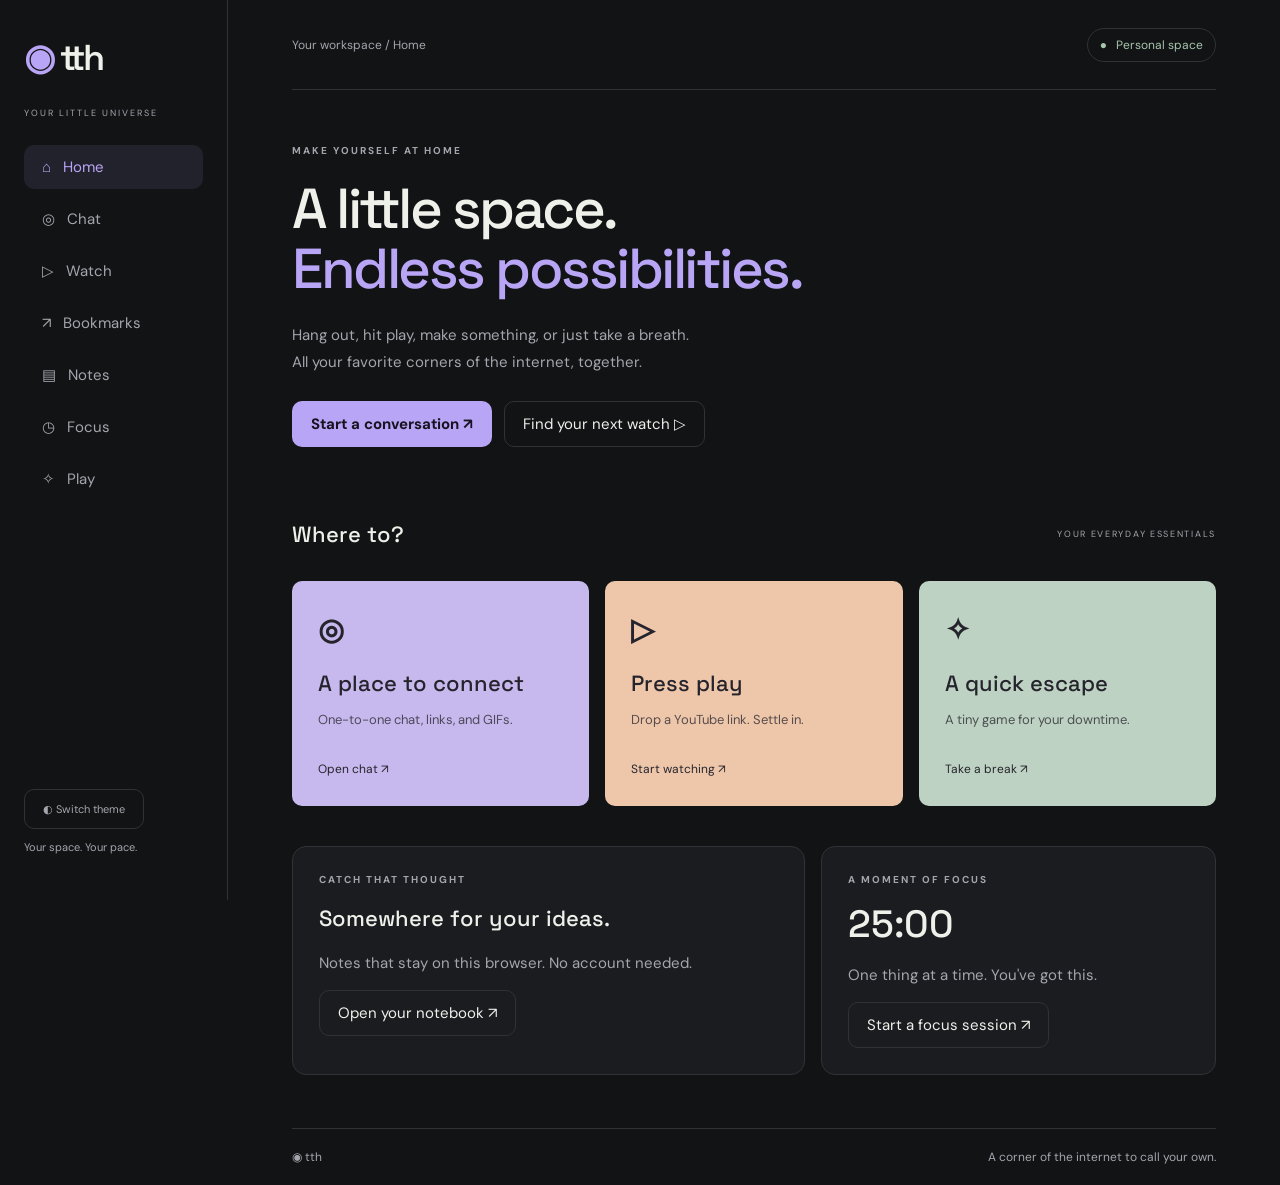
==== index.html @ ff1b8ab8 "Build The True Hub with video player, peer chat, GIFs, and personal tools" ====
<!doctype html>
<html lang="en"><head><meta charset="utf-8"><meta name="viewport" content="width=device-width,initial-scale=1"><meta name="description" content="TTH — your personal corner of the internet"><title>TTH · The True Hub</title><link rel="stylesheet" href="style.css"></head>
<body><aside><a class="brand" href="#home">◉ <span>tth</span></a><small>YOUR LITTLE UNIVERSE</small><nav><button data-page="home">⌂ &nbsp; Home</button><button data-page="chat">◎ &nbsp; Chat</button><button data-page="watch">▷ &nbsp; Watch</button><button data-page="bookmarks">↗ &nbsp; Bookmarks</button><button data-page="notes">▤ &nbsp; Notes</button><button data-page="focus">◷ &nbsp; Focus</button><button data-page="play">✧ &nbsp; Play</button></nav><div class="aside-bottom"><button id="theme">◐ Switch theme</button><p>Your space. Your pace.</p></div></aside>
<main><header><span id="breadcrumb">Your workspace / Home</span><span class="pill">● &nbsp; Personal space</span></header><section id="home" class="page"><div class="eyebrow">MAKE YOURSELF AT HOME</div><h1>A little space.<br><em>Endless possibilities.</em></h1><p class="intro">Hang out, hit play, make something, or just take a breath.<br>All your favorite corners of the internet, together.</p><div class="hero-actions"><button class="primary" data-page="chat">Start a conversation ↗</button><button data-page="watch">Find your next watch ▷</button></div><div class="section-title"><h2>Where to?</h2><span>YOUR EVERYDAY ESSENTIALS</span></div><div class="tiles"><button class="tile violet" data-page="chat"><b>◎</b><h3>A place to connect</h3><p>One-to-one chat, links, and GIFs.</p><span>Open chat ↗</span></button><button class="tile peach" data-page="watch"><b>▷</b><h3>Press play</h3><p>Drop a YouTube link. Settle in.</p><span>Start watching ↗</span></button><button class="tile mint" data-page="play"><b>✧</b><h3>A quick escape</h3><p>A tiny game for your downtime.</p><span>Take a break ↗</span></button></div><div class="bottom-grid"><article><div class="eyebrow">CATCH THAT THOUGHT</div><h2>Somewhere for your ideas.</h2><p>Notes that stay on this browser. No account needed.</p><button data-page="notes">Open your notebook ↗</button></article><article class="focus-card"><div class="eyebrow">A MOMENT OF FOCUS</div><h2>25:00</h2><p>One thing at a time. You've got this.</p><button data-page="focus">Start a focus session ↗</button></article></div></section>
<section id="chat" class="page" hidden><div class="eyebrow">BETTER TOGETHER</div><h1>Say hello.</h1><p class="intro">A live, one-to-one connection. Messages stay in this session.</p><div class="panel"><h2>Connect with a friend</h2><p>1. Host creates an invite and sends it to a friend. 2. Friend pastes it below and creates a reply. 3. Host pastes the reply and connects. Keep both tabs open.</p><div class="row"><button id="host" class="primary">Create invite</button><button id="join">Create reply</button><button id="connect">Connect reply</button><button id="disconnect">Disconnect</button></div><label for="signal-in">Paste your friend's invite or reply</label><textarea id="signal-in" rows="3" placeholder="Paste connection code here"></textarea><label for="signal-out">Your connection code — send this to your friend</label><textarea id="signal-out" rows="3" readonly></textarea><button id="copy-signal">Copy code</button><p id="connection" role="status">Disconnected</p><details><summary>Privacy & connection details</summary><p>WebRTC encrypts data in transit. This does not verify your friend's identity or hide activity from managed devices. Exchange codes with someone you trust. Peers may see each other's IP addresses; Google's STUN service helps discover connectivity. Some networks require a relay server, which this version does not use. GIFs load only when clicked and contact the image host. No chat history is stored by this app.</p></details></div><div class="panel"><div class="row"><h2>Conversation</h2><button id="clear-chat">Clear on this device</button></div><div id="messages" aria-live="polite"><p class="empty">Your conversation starts here.</p></div><form id="chat-form" class="row"><input id="message" maxlength="4000" aria-label="Message" placeholder="Write a message…" required><button class="primary" id="send" disabled>Send ↗</button></form><form id="gif-form" class="row"><input id="gif" aria-label="GIF URL" type="url" placeholder="Paste an HTTPS GIF URL"><button id="send-gif" disabled>Send GIF</button></form><p class="muted">GIF links only for now. Incoming images need a click to load.</p></div></section>
<section id="watch" class="page" hidden><div class="eyebrow">YOUR SCREENING ROOM</div><h1>Press play.</h1><p class="intro">Paste a YouTube video link to open its official embedded player.</p><form id="video-form" class="row panel"><input id="video-url" aria-label="YouTube URL" placeholder="https://www.youtube.com/watch?v=…" required><button class="primary">Watch ↗</button></form><p id="video-error" role="status"></p><div id="player" class="player"><p>Your next watch goes here.</p></div><p class="muted">Availability depends on your network and the video's embedding settings.</p></section>
<section id="bookmarks" class="page" hidden><div class="eyebrow">KEEP THE GOOD STUFF</div><h1>Your shortcuts.</h1><form id="bookmark-form" class="panel row"><input id="bookmark-name" aria-label="Bookmark name" placeholder="Name" maxlength="80" required><input id="bookmark-url" aria-label="Bookmark URL" type="url" placeholder="https://…" required><button class="primary">Save link</button></form><div id="bookmark-list" class="tiles"></div></section>
<section id="notes" class="page" hidden><div class="eyebrow">ROOM TO THINK</div><h1>Let it out.</h1><p class="intro">A scratchpad saved automatically in this browser.</p><textarea id="notepad" class="notepad" aria-label="Your notes" placeholder="An idea, a list, the start of something…"></textarea><p id="note-status" role="status">Stored on this device only.</p></section>
<section id="focus" class="page" hidden><div class="eyebrow">ONE THING AT A TIME</div><h1>Find your flow.</h1><div class="timer panel"><label for="minutes">Session length (minutes)</label><input id="minutes" type="number" min="1" max="180" value="25"><div id="time" role="timer">25:00</div><div class="row"><button id="timer-toggle" class="primary">Start</button><button id="timer-reset">Reset</button></div><p id="timer-status" role="status">Make a little room for what matters.</p></div></section>
<section id="play" class="page" hidden><div class="eyebrow">NO RUSH. JUST PLAY.</div><h1>Match a moment.</h1><p class="intro">Find all six pairs. A small reset for your brain.</p><div class="row"><button id="new-game" class="primary">New game</button><span id="game-status" role="status"></span></div><div id="game" class="game"></div></section><footer>◉ tth <span>A corner of the internet to call your own.</span></footer></main><script src="app.js"></script></body></html>
---- style.css ----
@import url('https://fonts.googleapis.com/css2?family=DM+Sans:wght@400;500;600;700&family=Space+Grotesk:wght@400;500;600;700&display=swap');
:root{color-scheme:dark;--bg:#111315;--panel:#1a1c20;--text:#f0f0eb;--muted:#a4a6ad;--line:#303236;--accent:#b9a5f5}*{box-sizing:border-box}body{margin:0;background:var(--bg);color:var(--text);font:15px 'DM Sans',sans-serif}body.light{color-scheme:light;--bg:#f5f4f0;--panel:#fff;--text:#202126;--muted:#62636c;--line:#dddedb;--accent:#7960b3}button,input,textarea{font:inherit}button,a,input,textarea{outline-offset:4px}button{cursor:pointer;color:inherit;background:transparent;border:1px solid var(--line);border-radius:10px;padding:12px 18px;transition:background .15s,transform .15s}button:hover{background:color-mix(in srgb,var(--text) 8%,transparent);transform:translateY(-1px)}button:disabled{opacity:.4;cursor:not-allowed}a{color:inherit}aside{position:fixed;inset:0 auto 0 0;width:228px;border-right:1px solid var(--line);padding:35px 24px;background:var(--bg);display:flex;flex-direction:column}.brand{text-decoration:none;font:600 36px 'Space Grotesk',sans-serif;letter-spacing:-2px;color:var(--accent)}.brand span{color:var(--text)}aside small{font-size:9px;letter-spacing:2px;margin:26px 0;color:var(--muted)}nav{display:grid;gap:8px}nav button{text-align:left;border:0;color:var(--muted)}nav button.active{background:#b9a5f51a;color:var(--accent)}.aside-bottom{margin-top:auto;font-size:11px;color:var(--muted)}main{margin-left:228px;padding:0 5%;max-width:1600px}header{height:90px;border-bottom:1px solid var(--line);display:flex;align-items:center;justify-content:space-between;color:var(--muted);font-size:12px}.pill{border:1px solid var(--line);border-radius:20px;padding:8px 12px;color:#a8c6ae}.page{padding:54px 0 35px;min-height:calc(100vh - 160px)}.page[hidden]{display:none}.eyebrow{font-size:10px;font-weight:700;letter-spacing:2px;color:var(--muted)}h1{font:500 clamp(36px,4.4vw,66px)/1.07 'Space Grotesk',sans-serif;letter-spacing:-2.5px;margin:22px 0}h1 em{font-style:normal;color:var(--accent)}.intro{color:var(--muted);line-height:1.8}.hero-actions{display:flex;gap:12px;margin:25px 0 55px}.primary{background:var(--accent);color:#171320;border-color:transparent;font-weight:700}.primary:hover{background:#cbbbf9}.section-title,.row{display:flex;align-items:center;gap:12px}.section-title{justify-content:space-between;margin-bottom:15px}.section-title span{font-size:9px;letter-spacing:1.7px;color:var(--muted)}h2{font:500 22px 'Space Grotesk',sans-serif}h3{font:500 22px 'Space Grotesk',sans-serif;margin:20px 0 8px}.tiles{display:grid;grid-template-columns:repeat(3,1fr);gap:16px}.tile{text-align:left;border:0;padding:26px;color:#25242c;min-height:225px}.tile b{font-size:30px}.tile p{font-size:13px;opacity:.75;line-height:1.6}.tile span{display:block;font-size:12px;margin-top:30px}.violet{background:#c7b9ed}.peach{background:#eec7ab}.mint{background:#bed2c3}.tile:hover{filter:brightness(1.06);background-color:revert}.bottom-grid{display:grid;grid-template-columns:1.3fr 1fr;gap:16px;margin-top:22px}article,.panel{border:1px solid var(--line);border-radius:14px;padding:26px;background:var(--panel);margin:18px 0}article p{color:var(--muted);line-height:1.6}.focus-card h2{font-size:38px;margin:14px 0}footer{padding:20px 0;border-top:1px solid var(--line);font-size:12px;color:var(--muted);display:flex;justify-content:space-between}input,textarea{background:var(--bg);color:var(--text);border:1px solid var(--line);padding:13px;border-radius:9px;min-width:0}input{flex:1}.panel textarea{width:100%;margin:8px 0 15px}label{display:block;color:var(--muted);font-size:12px;margin-top:16px}.panel p,details{color:var(--muted);line-height:1.7}#connection{color:var(--accent)}#messages{min-height:200px;max-height:420px;overflow-y:auto;margin:20px 0}.message{padding:13px 18px;background:var(--bg);border-radius:12px;margin:10px 0;white-space:pre-wrap;overflow-wrap:anywhere}.message.mine{border-left:3px solid var(--accent)}.message small{display:block;color:var(--muted);margin-bottom:5px}.message img{display:block;max-width:100%;max-height:250px;margin-top:10px}.message a{overflow-wrap:anywhere}.empty,.muted{color:var(--muted);font-size:13px}form.row{margin-top:12px}.player{aspect-ratio:16/9;background:var(--panel);border:1px solid var(--line);border-radius:14px;display:grid;place-items:center;overflow:hidden}.player iframe{width:100%;height:100%;border:0}.notepad{width:100%;min-height:420px;line-height:1.8;padding:26px;background:var(--panel)}.timer{text-align:center;max-width:650px}.timer input{width:100px;margin-top:10px}.timer .row{justify-content:center}#time{font:500 clamp(60px,10vw,110px) 'Space Grotesk';margin:35px 0;color:var(--accent)}.game{display:grid;grid-template-columns:repeat(4,1fr);gap:12px;max-width:650px;margin:25px 0}.game button{height:100px;background:var(--panel);font-size:32px}.game button.revealed{background:#c7b9ed;color:#25242c}.bookmark{padding:22px;border:1px solid var(--line);border-radius:12px;background:var(--panel);overflow-wrap:anywhere}.bookmark a{display:block;margin-bottom:18px}#bookmark-list{margin-top:24px}@media(max-width:950px){aside{width:180px;padding:25px 16px}main{margin-left:180px;padding:0 4%}.tiles{grid-template-columns:1fr}.tile{min-height:160px}.tile span{margin-top:15px}.bottom-grid{grid-template-columns:1fr}.row{flex-wrap:wrap}.row input{flex-basis:60%}}@media(max-width:600px){aside{position:static;width:100%;padding:18px;border-right:0;border-bottom:1px solid var(--line)}aside small,.aside-bottom{display:none}nav{display:flex;overflow-x:auto;margin-top:15px}nav button{white-space:nowrap;padding:10px}main{margin:0;padding:0 20px}header{height:65px}.pill{display:none}.page{padding-top:35px}.hero-actions{flex-direction:column}.section-title span{display:none}footer span{display:none}.game button{height:75px}.panel{padding:18px}}
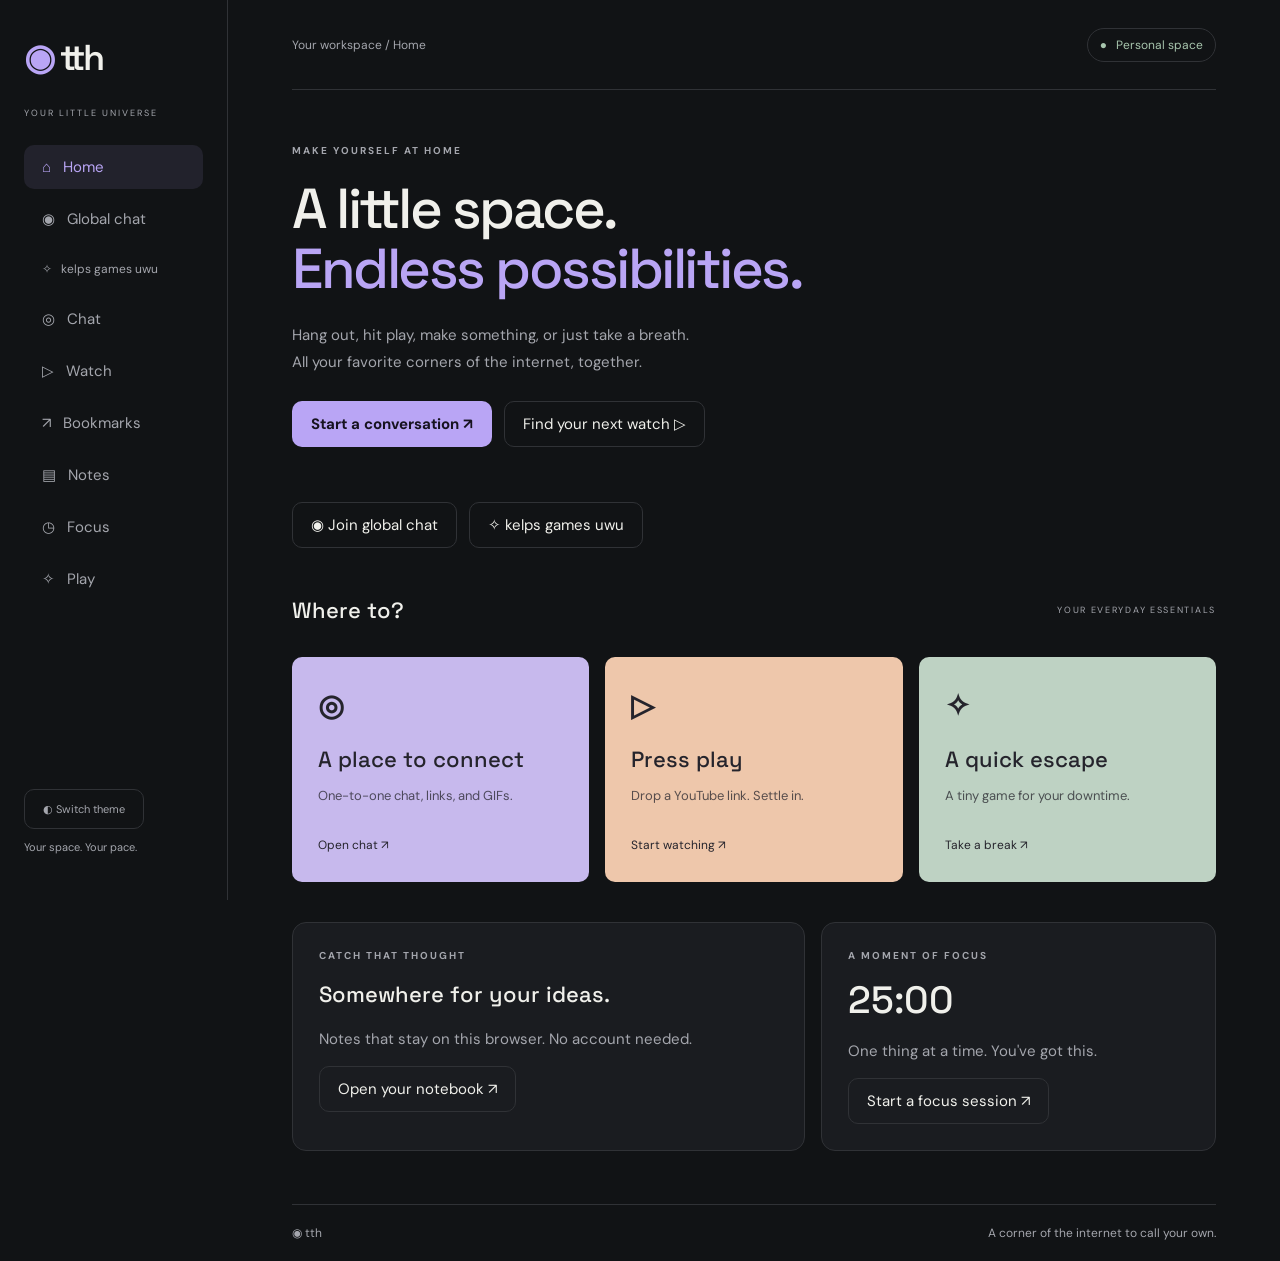
==== commit b7a7eb92: "Add shared global chat and kelps games uwu library" ====
--- a/index.html
+++ b/index.html
@@ -1,10 +1,12 @@
 <!doctype html>
 <html lang="en"><head><meta charset="utf-8"><meta name="viewport" content="width=device-width,initial-scale=1"><meta name="description" content="TTH — your personal corner of the internet"><title>TTH · The True Hub</title><link rel="stylesheet" href="style.css"></head>
-<body><aside><a class="brand" href="#home">◉ <span>tth</span></a><small>YOUR LITTLE UNIVERSE</small><nav><button data-page="home">⌂ &nbsp; Home</button><button data-page="chat">◎ &nbsp; Chat</button><button data-page="watch">▷ &nbsp; Watch</button><button data-page="bookmarks">↗ &nbsp; Bookmarks</button><button data-page="notes">▤ &nbsp; Notes</button><button data-page="focus">◷ &nbsp; Focus</button><button data-page="play">✧ &nbsp; Play</button></nav><div class="aside-bottom"><button id="theme">◐ Switch theme</button><p>Your space. Your pace.</p></div></aside>
-<main><header><span id="breadcrumb">Your workspace / Home</span><span class="pill">● &nbsp; Personal space</span></header><section id="home" class="page"><div class="eyebrow">MAKE YOURSELF AT HOME</div><h1>A little space.<br><em>Endless possibilities.</em></h1><p class="intro">Hang out, hit play, make something, or just take a breath.<br>All your favorite corners of the internet, together.</p><div class="hero-actions"><button class="primary" data-page="chat">Start a conversation ↗</button><button data-page="watch">Find your next watch ▷</button></div><div class="section-title"><h2>Where to?</h2><span>YOUR EVERYDAY ESSENTIALS</span></div><div class="tiles"><button class="tile violet" data-page="chat"><b>◎</b><h3>A place to connect</h3><p>One-to-one chat, links, and GIFs.</p><span>Open chat ↗</span></button><button class="tile peach" data-page="watch"><b>▷</b><h3>Press play</h3><p>Drop a YouTube link. Settle in.</p><span>Start watching ↗</span></button><button class="tile mint" data-page="play"><b>✧</b><h3>A quick escape</h3><p>A tiny game for your downtime.</p><span>Take a break ↗</span></button></div><div class="bottom-grid"><article><div class="eyebrow">CATCH THAT THOUGHT</div><h2>Somewhere for your ideas.</h2><p>Notes that stay on this browser. No account needed.</p><button data-page="notes">Open your notebook ↗</button></article><article class="focus-card"><div class="eyebrow">A MOMENT OF FOCUS</div><h2>25:00</h2><p>One thing at a time. You've got this.</p><button data-page="focus">Start a focus session ↗</button></article></div></section>
+<body><aside><a class="brand" href="#home">◉ <span>tth</span></a><small>YOUR LITTLE UNIVERSE</small><nav><button data-page="home">⌂ &nbsp; Home</button><button data-page="global">◉ &nbsp; Global chat</button><button data-page="games">✧ &nbsp; kelps games uwu</button><button data-page="chat">◎ &nbsp; Chat</button><button data-page="watch">▷ &nbsp; Watch</button><button data-page="bookmarks">↗ &nbsp; Bookmarks</button><button data-page="notes">▤ &nbsp; Notes</button><button data-page="focus">◷ &nbsp; Focus</button><button data-page="play">✧ &nbsp; Play</button></nav><div class="aside-bottom"><button id="theme">◐ Switch theme</button><p>Your space. Your pace.</p></div></aside>
+<main><header><span id="breadcrumb">Your workspace / Home</span><span class="pill">● &nbsp; Personal space</span></header><section id="home" class="page"><div class="eyebrow">MAKE YOURSELF AT HOME</div><h1>A little space.<br><em>Endless possibilities.</em></h1><p class="intro">Hang out, hit play, make something, or just take a breath.<br>All your favorite corners of the internet, together.</p><div class="hero-actions"><button class="primary" data-page="chat">Start a conversation ↗</button><button data-page="watch">Find your next watch ▷</button></div><div class="row"><button data-page="global">◉ Join global chat</button><button data-page="games">✧ kelps games uwu</button></div><div class="section-title"><h2>Where to?</h2><span>YOUR EVERYDAY ESSENTIALS</span></div><div class="tiles"><button class="tile violet" data-page="chat"><b>◎</b><h3>A place to connect</h3><p>One-to-one chat, links, and GIFs.</p><span>Open chat ↗</span></button><button class="tile peach" data-page="watch"><b>▷</b><h3>Press play</h3><p>Drop a YouTube link. Settle in.</p><span>Start watching ↗</span></button><button class="tile mint" data-page="play"><b>✧</b><h3>A quick escape</h3><p>A tiny game for your downtime.</p><span>Take a break ↗</span></button></div><div class="bottom-grid"><article><div class="eyebrow">CATCH THAT THOUGHT</div><h2>Somewhere for your ideas.</h2><p>Notes that stay on this browser. No account needed.</p><button data-page="notes">Open your notebook ↗</button></article><article class="focus-card"><div class="eyebrow">A MOMENT OF FOCUS</div><h2>25:00</h2><p>One thing at a time. You've got this.</p><button data-page="focus">Start a focus session ↗</button></article></div></section>
+<section id="global" class="page" hidden><div class="eyebrow">EVERYONE'S INVITED</div><h1>The global hangout.</h1><p class="intro">One shared room for everyone on TTH. Text, GIFs, and good company.</p><div class="panel"><p class="public-notice">Public room · Anyone can read the latest 24 hours. Messages are stored on the server and are not end-to-end encrypted.</p><div id="global-account"><h2>Grab your name</h2><p>Use your STAR//SQUARE account, or create one here. Usernames are shared with that game. No email needed; there is no password recovery.</p><form id="global-auth" class="row"><input id="global-username" aria-label="Username" placeholder="Username" autocomplete="username" pattern="[a-z0-9_]{3,20}" required><input id="global-password" type="password" aria-label="Password" placeholder="Password (10+ characters)" autocomplete="current-password" minlength="10" maxlength="128" required><button class="primary" id="global-login">Sign in</button><button type="button" id="global-register">Create account</button></form></div><div class="row" id="global-session" hidden><span id="global-identity"></span><button id="global-logout">Sign out</button></div><p id="global-auth-status" role="status"></p></div><div class="panel"><div class="row"><h2># everyone</h2><button id="global-refresh">Refresh</button><button id="global-unmute">Unmute everyone</button></div><p id="global-status" role="status">Loading the room…</p><div id="global-messages" aria-live="polite"></div><form id="global-compose" class="row"><input id="global-text" aria-label="Global message" placeholder="Say something to everyone…" maxlength="2000" required><button class="primary" id="global-send" disabled>Send ↗</button></form><form id="global-gif-form" class="row"><input id="global-gif" type="url" aria-label="Global GIF URL" placeholder="Paste an HTTPS GIF link" maxlength="2000" required><button id="global-send-gif" disabled>Send GIF</button></form><p class="muted">Updates every 5 seconds while this room is open. GIFs load when clicked. You can delete your own messages or mute someone on this browser.</p></div></section>
+<section id="games" class="page" hidden><div class="eyebrow">MADE BY KELP. PLAYED BY YOU.</div><h1>kelps games uwu</h1><p class="intro">Four worlds. Plenty of ways to lose track of time.</p><div class="game-library"><article class="game-card game-star"><div class="game-art">✦<span>STAR // SQUARE</span></div><div class="game-info"><small>BULLET HELL · BOSS RUSH</small><h2>Star Square</h2><p>Dodge the patterns, climb the Dans, and make your own maps.</p><button class="primary" data-game="star">Play here ↗</button><a href="https://aflyingkelp.github.io/star-square/" target="_blank" rel="noopener">Open in new tab</a></div></article><article class="game-card game-horror"><div class="game-art">◈<span>NO RETURN</span></div><div class="game-info"><small>SURVIVAL HORROR · CO-OP</small><h2>No Return</h2><p>Explore the island, find supplies, and escape together.</p><button class="primary" data-game="no-return">Play here ↗</button><a href="https://aflyingkelp.github.io/no-return/" target="_blank" rel="noopener">Open in new tab</a></div></article><article class="game-card game-summit"><div class="game-art">△<span>SUMMITBOUND</span></div><div class="game-info"><small>CELESTE-STYLE · PLATFORMER</small><h2>Summitbound</h2><p>Your Celeste-style adventure: jump, dash, climb, and reach the next ridge.</p><button class="primary" data-game="summit">Play here ↗</button><a href="games/summitbound.html" target="_blank" rel="noopener">Open in new tab</a></div></article><article class="game-card game-valley"><div class="game-art">☯<span>DUST &amp; RICE</span></div><div class="game-info"><small>OPEN WORLD · ACTION RPG</small><h2>Asian Simulator</h2><p>Choose an element, explore the valley, and master its combat.</p><button class="primary" data-game="asian">Play here ↗</button><a href="https://aflyingkelp.github.io/asiansimulator/" target="_blank" rel="noopener">Open in new tab</a></div></article></div><div id="game-stage" hidden class="panel"><div class="row"><h2 id="game-title"></h2><button id="game-fullscreen">Fullscreen</button><button id="game-close">Close game</button></div><p class="muted">Click inside the game for keyboard controls. Use its new-tab link if embedding or fullscreen is unavailable. Saves from other site addresses may stay separate.</p><div id="game-frame"></div></div></section>
 <section id="chat" class="page" hidden><div class="eyebrow">BETTER TOGETHER</div><h1>Say hello.</h1><p class="intro">A live, one-to-one connection. Messages stay in this session.</p><div class="panel"><h2>Connect with a friend</h2><p>1. Host creates an invite and sends it to a friend. 2. Friend pastes it below and creates a reply. 3. Host pastes the reply and connects. Keep both tabs open.</p><div class="row"><button id="host" class="primary">Create invite</button><button id="join">Create reply</button><button id="connect">Connect reply</button><button id="disconnect">Disconnect</button></div><label for="signal-in">Paste your friend's invite or reply</label><textarea id="signal-in" rows="3" placeholder="Paste connection code here"></textarea><label for="signal-out">Your connection code — send this to your friend</label><textarea id="signal-out" rows="3" readonly></textarea><button id="copy-signal">Copy code</button><p id="connection" role="status">Disconnected</p><details><summary>Privacy & connection details</summary><p>WebRTC encrypts data in transit. This does not verify your friend's identity or hide activity from managed devices. Exchange codes with someone you trust. Peers may see each other's IP addresses; Google's STUN service helps discover connectivity. Some networks require a relay server, which this version does not use. GIFs load only when clicked and contact the image host. No chat history is stored by this app.</p></details></div><div class="panel"><div class="row"><h2>Conversation</h2><button id="clear-chat">Clear on this device</button></div><div id="messages" aria-live="polite"><p class="empty">Your conversation starts here.</p></div><form id="chat-form" class="row"><input id="message" maxlength="4000" aria-label="Message" placeholder="Write a message…" required><button class="primary" id="send" disabled>Send ↗</button></form><form id="gif-form" class="row"><input id="gif" aria-label="GIF URL" type="url" placeholder="Paste an HTTPS GIF URL"><button id="send-gif" disabled>Send GIF</button></form><p class="muted">GIF links only for now. Incoming images need a click to load.</p></div></section>
 <section id="watch" class="page" hidden><div class="eyebrow">YOUR SCREENING ROOM</div><h1>Press play.</h1><p class="intro">Paste a YouTube video link to open its official embedded player.</p><form id="video-form" class="row panel"><input id="video-url" aria-label="YouTube URL" placeholder="https://www.youtube.com/watch?v=…" required><button class="primary">Watch ↗</button></form><p id="video-error" role="status"></p><div id="player" class="player"><p>Your next watch goes here.</p></div><p class="muted">Availability depends on your network and the video's embedding settings.</p></section>
 <section id="bookmarks" class="page" hidden><div class="eyebrow">KEEP THE GOOD STUFF</div><h1>Your shortcuts.</h1><form id="bookmark-form" class="panel row"><input id="bookmark-name" aria-label="Bookmark name" placeholder="Name" maxlength="80" required><input id="bookmark-url" aria-label="Bookmark URL" type="url" placeholder="https://…" required><button class="primary">Save link</button></form><div id="bookmark-list" class="tiles"></div></section>
 <section id="notes" class="page" hidden><div class="eyebrow">ROOM TO THINK</div><h1>Let it out.</h1><p class="intro">A scratchpad saved automatically in this browser.</p><textarea id="notepad" class="notepad" aria-label="Your notes" placeholder="An idea, a list, the start of something…"></textarea><p id="note-status" role="status">Stored on this device only.</p></section>
 <section id="focus" class="page" hidden><div class="eyebrow">ONE THING AT A TIME</div><h1>Find your flow.</h1><div class="timer panel"><label for="minutes">Session length (minutes)</label><input id="minutes" type="number" min="1" max="180" value="25"><div id="time" role="timer">25:00</div><div class="row"><button id="timer-toggle" class="primary">Start</button><button id="timer-reset">Reset</button></div><p id="timer-status" role="status">Make a little room for what matters.</p></div></section>
-<section id="play" class="page" hidden><div class="eyebrow">NO RUSH. JUST PLAY.</div><h1>Match a moment.</h1><p class="intro">Find all six pairs. A small reset for your brain.</p><div class="row"><button id="new-game" class="primary">New game</button><span id="game-status" role="status"></span></div><div id="game" class="game"></div></section><footer>◉ tth <span>A corner of the internet to call your own.</span></footer></main><script src="app.js"></script></body></html>
+<section id="play" class="page" hidden><div class="eyebrow">NO RUSH. JUST PLAY.</div><h1>Match a moment.</h1><p class="intro">Find all six pairs. A small reset for your brain.</p><div class="row"><button id="new-game" class="primary">New game</button><span id="game-status" role="status"></span></div><div id="game" class="game"></div></section><footer>◉ tth <span>A corner of the internet to call your own.</span></footer></main><script src="app.js"></script><script src="global.js"></script></body></html>
--- a/style.css
+++ b/style.css
@@ -1,2 +1,3 @@
 @import url('https://fonts.googleapis.com/css2?family=DM+Sans:wght@400;500;600;700&family=Space+Grotesk:wght@400;500;600;700&display=swap');
+[hidden]{display:none!important}.public-notice{border-left:3px solid var(--accent);padding-left:14px}#global-messages{min-height:250px;max-height:520px;overflow-y:auto;padding:6px}#global-messages .message{position:relative;padding-right:70px}.message-action{position:absolute;right:8px;top:8px;font-size:11px;padding:5px 8px;color:var(--muted)}.game-library{display:grid;grid-template-columns:repeat(2,minmax(0,1fr));gap:20px}.game-card{padding:0;overflow:hidden;margin:0}.game-art{height:210px;display:flex;flex-direction:column;align-items:center;justify-content:center;font-size:80px;font-family:'Space Grotesk',sans-serif;gap:15px}.game-art span{font-size:13px;font-weight:700;letter-spacing:4px}.game-star .game-art{background:radial-gradient(ellipse at center,#353879,#111a32);color:#adebf1}.game-horror .game-art{background:linear-gradient(145deg,#1a3731,#091b1c);color:#d0bfa0}.game-summit .game-art{background:linear-gradient(145deg,#b6bddd,#476b81);color:#f9ecdb}.game-valley .game-art{background:linear-gradient(145deg,#515638,#242e20);color:#efd4a0}.game-info{padding:26px}.game-info small{color:var(--muted);letter-spacing:1px;font-size:10px}.game-info p{min-height:45px}.game-info a{display:inline-block;font-size:12px;margin:14px 0 0 12px}#game-frame{height:min(75vh,800px);background:#080b10}#game-frame iframe{width:100%;height:100%;border:0}#game-frame:fullscreen{height:100vh;width:100vw}#game-stage{scroll-margin-top:20px}#home>.row{margin-bottom:30px}@media(max-width:800px){.game-library{grid-template-columns:1fr}.game-art{height:160px}#game-frame{height:65vh}}@media(min-width:601px){nav button[data-page=games]{font-size:12px}}
 :root{color-scheme:dark;--bg:#111315;--panel:#1a1c20;--text:#f0f0eb;--muted:#a4a6ad;--line:#303236;--accent:#b9a5f5}*{box-sizing:border-box}body{margin:0;background:var(--bg);color:var(--text);font:15px 'DM Sans',sans-serif}body.light{color-scheme:light;--bg:#f5f4f0;--panel:#fff;--text:#202126;--muted:#62636c;--line:#dddedb;--accent:#7960b3}button,input,textarea{font:inherit}button,a,input,textarea{outline-offset:4px}button{cursor:pointer;color:inherit;background:transparent;border:1px solid var(--line);border-radius:10px;padding:12px 18px;transition:background .15s,transform .15s}button:hover{background:color-mix(in srgb,var(--text) 8%,transparent);transform:translateY(-1px)}button:disabled{opacity:.4;cursor:not-allowed}a{color:inherit}aside{position:fixed;inset:0 auto 0 0;width:228px;border-right:1px solid var(--line);padding:35px 24px;background:var(--bg);display:flex;flex-direction:column}.brand{text-decoration:none;font:600 36px 'Space Grotesk',sans-serif;letter-spacing:-2px;color:var(--accent)}.brand span{color:var(--text)}aside small{font-size:9px;letter-spacing:2px;margin:26px 0;color:var(--muted)}nav{display:grid;gap:8px}nav button{text-align:left;border:0;color:var(--muted)}nav button.active{background:#b9a5f51a;color:var(--accent)}.aside-bottom{margin-top:auto;font-size:11px;color:var(--muted)}main{margin-left:228px;padding:0 5%;max-width:1600px}header{height:90px;border-bottom:1px solid var(--line);display:flex;align-items:center;justify-content:space-between;color:var(--muted);font-size:12px}.pill{border:1px solid var(--line);border-radius:20px;padding:8px 12px;color:#a8c6ae}.page{padding:54px 0 35px;min-height:calc(100vh - 160px)}.page[hidden]{display:none}.eyebrow{font-size:10px;font-weight:700;letter-spacing:2px;color:var(--muted)}h1{font:500 clamp(36px,4.4vw,66px)/1.07 'Space Grotesk',sans-serif;letter-spacing:-2.5px;margin:22px 0}h1 em{font-style:normal;color:var(--accent)}.intro{color:var(--muted);line-height:1.8}.hero-actions{display:flex;gap:12px;margin:25px 0 55px}.primary{background:var(--accent);color:#171320;border-color:transparent;font-weight:700}.primary:hover{background:#cbbbf9}.section-title,.row{display:flex;align-items:center;gap:12px}.section-title{justify-content:space-between;margin-bottom:15px}.section-title span{font-size:9px;letter-spacing:1.7px;color:var(--muted)}h2{font:500 22px 'Space Grotesk',sans-serif}h3{font:500 22px 'Space Grotesk',sans-serif;margin:20px 0 8px}.tiles{display:grid;grid-template-columns:repeat(3,1fr);gap:16px}.tile{text-align:left;border:0;padding:26px;color:#25242c;min-height:225px}.tile b{font-size:30px}.tile p{font-size:13px;opacity:.75;line-height:1.6}.tile span{display:block;font-size:12px;margin-top:30px}.violet{background:#c7b9ed}.peach{background:#eec7ab}.mint{background:#bed2c3}.tile:hover{filter:brightness(1.06);background-color:revert}.bottom-grid{display:grid;grid-template-columns:1.3fr 1fr;gap:16px;margin-top:22px}article,.panel{border:1px solid var(--line);border-radius:14px;padding:26px;background:var(--panel);margin:18px 0}article p{color:var(--muted);line-height:1.6}.focus-card h2{font-size:38px;margin:14px 0}footer{padding:20px 0;border-top:1px solid var(--line);font-size:12px;color:var(--muted);display:flex;justify-content:space-between}input,textarea{background:var(--bg);color:var(--text);border:1px solid var(--line);padding:13px;border-radius:9px;min-width:0}input{flex:1}.panel textarea{width:100%;margin:8px 0 15px}label{display:block;color:var(--muted);font-size:12px;margin-top:16px}.panel p,details{color:var(--muted);line-height:1.7}#connection{color:var(--accent)}#messages{min-height:200px;max-height:420px;overflow-y:auto;margin:20px 0}.message{padding:13px 18px;background:var(--bg);border-radius:12px;margin:10px 0;white-space:pre-wrap;overflow-wrap:anywhere}.message.mine{border-left:3px solid var(--accent)}.message small{display:block;color:var(--muted);margin-bottom:5px}.message img{display:block;max-width:100%;max-height:250px;margin-top:10px}.message a{overflow-wrap:anywhere}.empty,.muted{color:var(--muted);font-size:13px}form.row{margin-top:12px}.player{aspect-ratio:16/9;background:var(--panel);border:1px solid var(--line);border-radius:14px;display:grid;place-items:center;overflow:hidden}.player iframe{width:100%;height:100%;border:0}.notepad{width:100%;min-height:420px;line-height:1.8;padding:26px;background:var(--panel)}.timer{text-align:center;max-width:650px}.timer input{width:100px;margin-top:10px}.timer .row{justify-content:center}#time{font:500 clamp(60px,10vw,110px) 'Space Grotesk';margin:35px 0;color:var(--accent)}.game{display:grid;grid-template-columns:repeat(4,1fr);gap:12px;max-width:650px;margin:25px 0}.game button{height:100px;background:var(--panel);font-size:32px}.game button.revealed{background:#c7b9ed;color:#25242c}.bookmark{padding:22px;border:1px solid var(--line);border-radius:12px;background:var(--panel);overflow-wrap:anywhere}.bookmark a{display:block;margin-bottom:18px}#bookmark-list{margin-top:24px}@media(max-width:950px){aside{width:180px;padding:25px 16px}main{margin-left:180px;padding:0 4%}.tiles{grid-template-columns:1fr}.tile{min-height:160px}.tile span{margin-top:15px}.bottom-grid{grid-template-columns:1fr}.row{flex-wrap:wrap}.row input{flex-basis:60%}}@media(max-width:600px){aside{position:static;width:100%;padding:18px;border-right:0;border-bottom:1px solid var(--line)}aside small,.aside-bottom{display:none}nav{display:flex;overflow-x:auto;margin-top:15px}nav button{white-space:nowrap;padding:10px}main{margin:0;padding:0 20px}header{height:65px}.pill{display:none}.page{padding-top:35px}.hero-actions{flex-direction:column}.section-title span{display:none}footer span{display:none}.game button{height:75px}.panel{padding:18px}}
